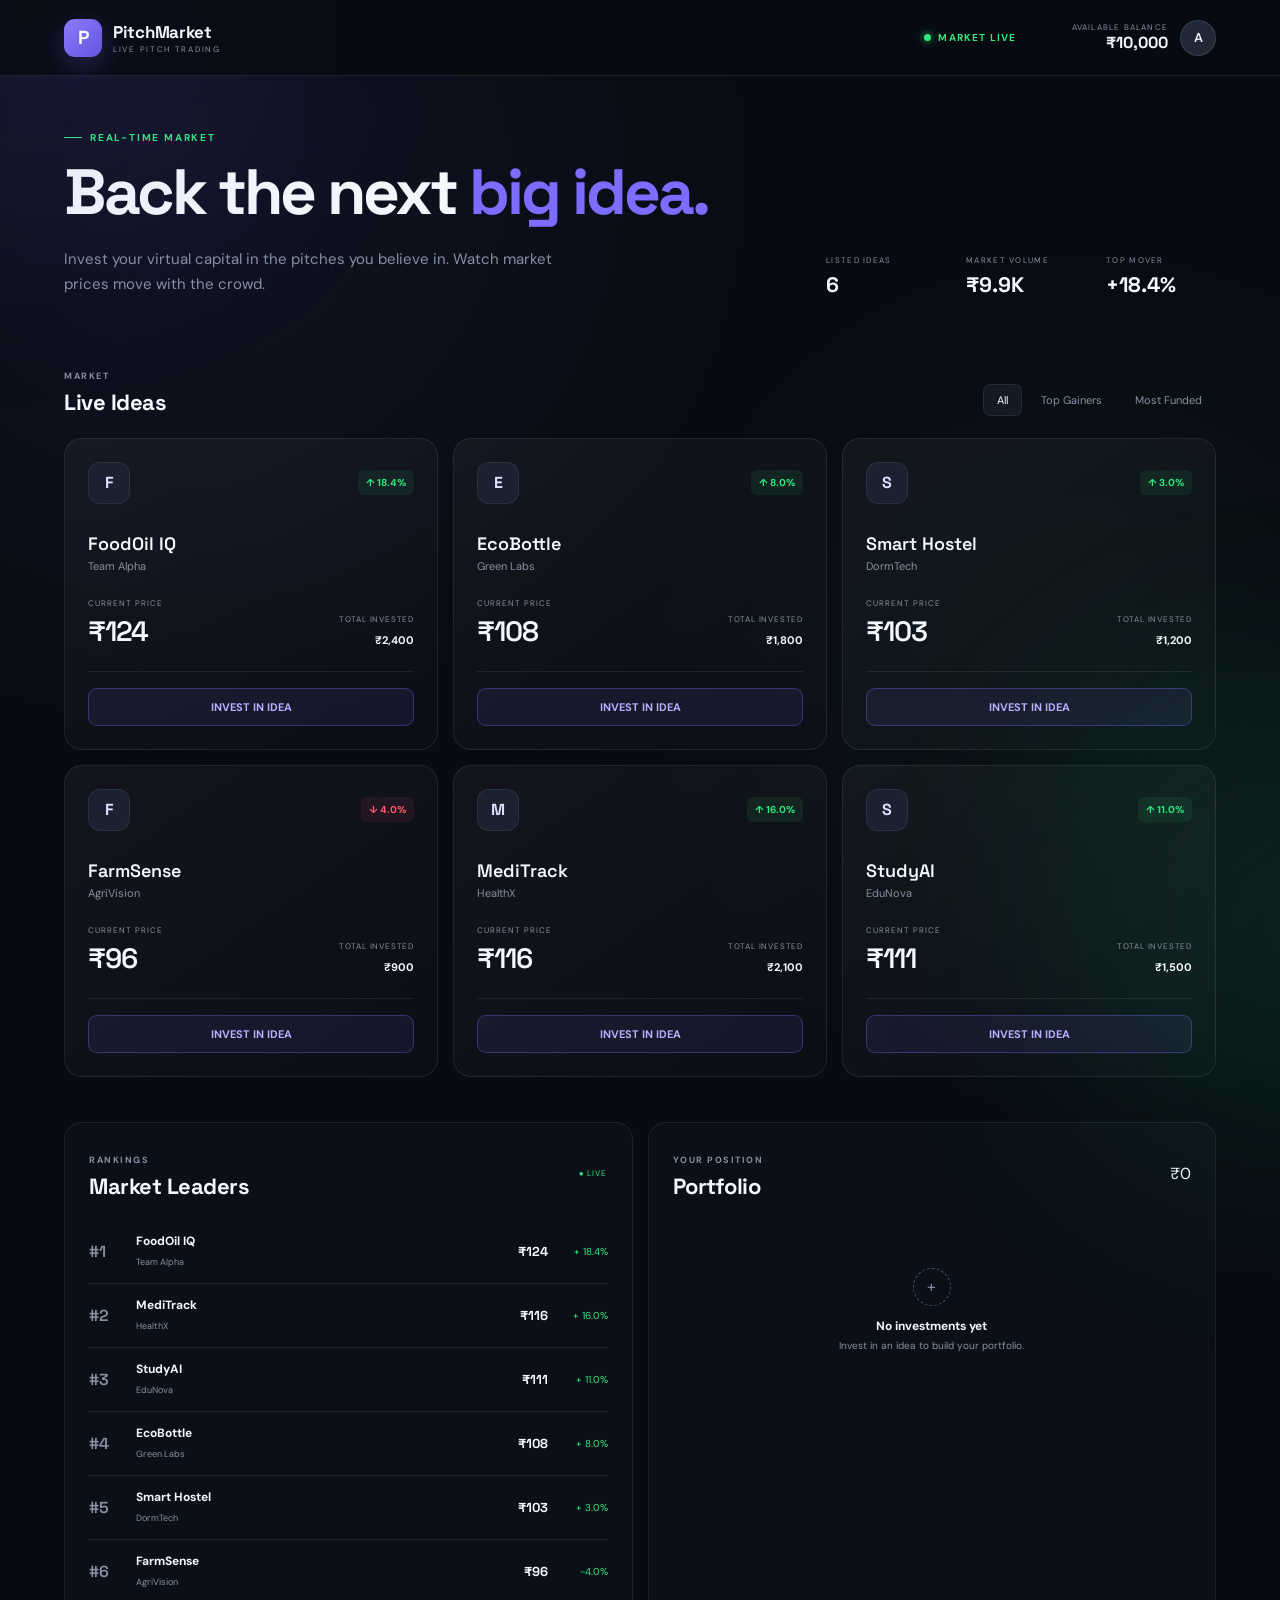
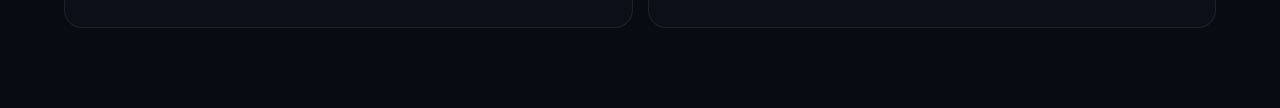
==== frontend/index.html @ 16962181 "Build PitchMarket frontend dashboard" ====
<!DOCTYPE html>
<html lang="en">
<head>
    <meta charset="UTF-8">
    <meta name="viewport" content="width=device-width, initial-scale=1.0">

    <title>PitchMarket — Live Pitch Trading</title>

    <link rel="preconnect" href="https://fonts.googleapis.com">
    <link rel="preconnect" href="https://fonts.gstatic.com" crossorigin>

    <link
        href="https://fonts.googleapis.com/css2?family=DM+Sans:wght@400;500;600;700&family=Space+Grotesk:wght@400;500;600;700&display=swap"
        rel="stylesheet"
    >

    <link rel="stylesheet" href="style.css">
</head>

<body>

    <!-- Background -->
    <div class="background-glow glow-one"></div>
    <div class="background-glow glow-two"></div>

    <!-- NAVBAR -->
    <header class="navbar">

        <div class="brand">
            <div class="brand-icon">P</div>

            <div>
                <h1>PitchMarket</h1>
                <span>LIVE PITCH TRADING</span>
            </div>
        </div>

        <div class="market-status">
            <span class="status-dot"></span>
            MARKET LIVE
        </div>

        <div class="user-section">

            <div class="balance">
                <span>AVAILABLE BALANCE</span>
                <strong id="userBalance">₹10,000</strong>
            </div>

            <div class="avatar">
                A
            </div>

        </div>

    </header>


    <!-- MAIN -->
    <main class="container">

        <!-- HERO -->
        <section class="hero">

            <div class="hero-content">

                <div class="eyebrow">
                    <span></span>
                    REAL-TIME MARKET
                </div>

                <h2>
                    Back the next
                    <span>big idea.</span>
                </h2>

                <p>
                    Invest your virtual capital in the pitches you believe in.
                    Watch market prices move with the crowd.
                </p>

            </div>


            <div class="market-summary">

                <div class="summary-card">
                    <span>LISTED IDEAS</span>
                    <strong id="totalProducts">6</strong>
                </div>

                <div class="summary-card">
                    <span>MARKET VOLUME</span>
                    <strong id="marketVolume">₹24.8K</strong>
                </div>

                <div class="summary-card">
                    <span>TOP MOVER</span>
                    <strong id="topMover">+18.4%</strong>
                </div>

            </div>

        </section>


        <!-- MARKET HEADER -->
        <section class="section-header">

            <div>
                <span class="section-label">MARKET</span>
                <h3>Live Ideas</h3>
            </div>

            <div class="market-controls">

                <button class="filter-button active">
                    All
                </button>

                <button class="filter-button">
                    Top Gainers
                </button>

                <button class="filter-button">
                    Most Funded
                </button>

            </div>

        </section>


        <!-- PRODUCTS -->
        <section id="productsGrid" class="products-grid">

            <!-- Products are rendered by JavaScript -->

        </section>


        <!-- LOWER GRID -->
        <section class="lower-grid">

            <!-- LEADERBOARD -->
            <div class="panel">

                <div class="panel-header">

                    <div>
                        <span class="section-label">RANKINGS</span>
                        <h3>Market Leaders</h3>
                    </div>

                    <span class="live-indicator">
                        ● LIVE
                    </span>

                </div>

                <div id="leaderboard" class="leaderboard">

                    <!-- Leaderboard rendered by JS -->

                </div>

            </div>


            <!-- PORTFOLIO -->
            <div class="panel">

                <div class="panel-header">

                    <div>
                        <span class="section-label">YOUR POSITION</span>
                        <h3>Portfolio</h3>
                    </div>

                    <span id="portfolioValue">
                        ₹0
                    </span>

                </div>

                <div id="portfolio" class="portfolio-empty">

                    <div class="empty-icon">
                        +
                    </div>

                    <strong>No investments yet</strong>

                    <p>
                        Invest in an idea to build your portfolio.
                    </p>

                </div>

            </div>

        </section>

    </main>


    <!-- INVEST MODAL -->
    <div id="investModal" class="modal-overlay">

        <div class="invest-modal">

            <button id="closeModal" class="close-modal">
                ×
            </button>

            <span class="section-label">INVEST IN</span>

            <h3 id="modalProductName">
                Product Name
            </h3>

            <div class="modal-price">
                <span>Current Price</span>
                <strong id="modalProductPrice">
                    ₹100
                </strong>
            </div>

            <label for="investmentAmount">
                Investment Amount
            </label>

            <div class="amount-input">

                <span>₹</span>

                <input
                    id="investmentAmount"
                    type="number"
                    min="100"
                    step="100"
                    placeholder="Enter amount"
                >

            </div>

            <div class="quick-amounts">

                <button data-amount="500">₹500</button>
                <button data-amount="1000">₹1K</button>
                <button data-amount="2500">₹2.5K</button>
                <button data-amount="5000">₹5K</button>

            </div>

            <button id="confirmInvestment" class="invest-confirm">
                Confirm Investment
            </button>

            <p class="modal-note">
                This is a virtual investment for the pitch simulation.
            </p>

        </div>

    </div>


    <!-- TOAST -->
    <div id="toast" class="toast">
        Investment successful
    </div>


    <script src="app.js"></script>

</body>
</html>
---- frontend/style.css ----
:root {
    --bg: #080b12;
    --panel: #0e131c;
    --panel-light: #131a25;
    --border: rgba(255, 255, 255, 0.08);

    --text: #f4f7fb;
    --muted: #8791a3;

    --green: #31e981;
    --green-dark: #153c2a;

    --red: #ff5c70;

    --accent: #7c6cff;

    --radius: 18px;
}


* {
    margin: 0;
    padding: 0;
    box-sizing: border-box;
}


body {
    min-height: 100vh;

    background:
        radial-gradient(
            circle at 15% 10%,
            rgba(124, 108, 255, 0.08),
            transparent 30%
        ),
        radial-gradient(
            circle at 85% 40%,
            rgba(49, 233, 129, 0.04),
            transparent 30%
        ),
        var(--bg);

    color: var(--text);

    font-family: "DM Sans", sans-serif;

    overflow-x: hidden;
}


/* =========================
   BACKGROUND
========================= */

.background-glow {
    position: fixed;

    width: 450px;
    height: 450px;

    border-radius: 50%;

    filter: blur(130px);

    pointer-events: none;

    opacity: 0.12;
}


.glow-one {
    background: #6c5ce7;
    top: -250px;
    left: -200px;
}


.glow-two {
    background: #1bd477;
    right: -250px;
    bottom: -250px;
}


/* =========================
   NAVBAR
========================= */

.navbar {
    height: 76px;

    border-bottom: 1px solid var(--border);

    display: flex;
    align-items: center;

    padding: 0 5%;

    gap: 30px;

    position: sticky;
    top: 0;

    z-index: 50;

    background: rgba(8, 11, 18, 0.82);

    backdrop-filter: blur(18px);
}


.brand {
    display: flex;
    align-items: center;

    gap: 11px;

    min-width: 220px;
}


.brand-icon {
    width: 38px;
    height: 38px;

    border-radius: 11px;

    display: grid;
    place-items: center;

    background: linear-gradient(
        135deg,
        #8c7cff,
        #6254dc
    );

    font-family: "Space Grotesk", sans-serif;

    font-weight: 700;

    font-size: 19px;

    box-shadow:
        0 8px 25px rgba(124, 108, 255, 0.25);
}


.brand h1 {
    font-family: "Space Grotesk", sans-serif;

    font-size: 17px;

    letter-spacing: -0.3px;
}


.brand span {
    display: block;

    font-size: 8px;

    color: var(--muted);

    letter-spacing: 1.7px;

    margin-top: 1px;
}


.market-status {
    margin-left: auto;

    display: flex;
    align-items: center;

    gap: 7px;

    color: var(--green);

    font-size: 10px;

    font-weight: 700;

    letter-spacing: 1.2px;
}


.status-dot {
    width: 7px;
    height: 7px;

    border-radius: 50%;

    background: var(--green);

    box-shadow:
        0 0 0 4px rgba(49, 233, 129, 0.08),
        0 0 12px rgba(49, 233, 129, 0.5);
}


.user-section {
    display: flex;
    align-items: center;

    gap: 12px;

    margin-left: 25px;
}


.balance {
    text-align: right;
}


.balance span {
    display: block;

    color: var(--muted);

    font-size: 8px;

    letter-spacing: 1.2px;
}


.balance strong {
    font-family: "Space Grotesk", sans-serif;

    font-size: 16px;
}


.avatar {
    width: 36px;
    height: 36px;

    display: grid;
    place-items: center;

    border-radius: 50%;

    background: #202735;

    border: 1px solid rgba(255, 255, 255, 0.1);

    font-weight: 600;

    font-size: 13px;
}


/* =========================
   MAIN
========================= */

.container {
    width: min(1240px, 90%);

    margin: auto;

    padding: 55px 0 80px;
}


/* =========================
   HERO
========================= */

.hero {
    display: flex;

    justify-content: space-between;

    align-items: flex-end;

    gap: 50px;

    margin-bottom: 65px;
}


.hero-content {
    max-width: 650px;
}


.eyebrow {
    display: flex;
    align-items: center;

    gap: 8px;

    color: var(--green);

    font-size: 10px;

    font-weight: 700;

    letter-spacing: 1.8px;

    margin-bottom: 17px;
}


.eyebrow span {
    width: 18px;
    height: 1px;

    background: var(--green);
}


.hero h2 {
    font-family: "Space Grotesk", sans-serif;

    font-size: clamp(42px, 5vw, 68px);

    line-height: 0.98;

    letter-spacing: -3px;
}


.hero h2 span {
    color: var(--accent);
}


.hero p {
    color: var(--muted);

    font-size: 15px;

    line-height: 1.7;

    max-width: 530px;

    margin-top: 23px;
}


.market-summary {
    display: flex;

    gap: 30px;
}


.summary-card {
    min-width: 110px;
}


.summary-card span {
    display: block;

    font-size: 8px;

    letter-spacing: 1.3px;

    color: var(--muted);

    margin-bottom: 6px;
}


.summary-card strong {
    font-family: "Space Grotesk", sans-serif;

    font-size: 21px;
}


/* =========================
   SECTION HEADER
========================= */

.section-header {
    display: flex;

    align-items: flex-end;

    justify-content: space-between;

    margin-bottom: 22px;
}


.section-label {
    color: var(--muted);

    font-size: 9px;

    font-weight: 700;

    letter-spacing: 1.5px;
}


.section-header h3,
.panel-header h3 {
    font-family: "Space Grotesk", sans-serif;

    font-size: 22px;

    margin-top: 4px;

    letter-spacing: -0.5px;
}


.market-controls {
    display: flex;

    gap: 5px;
}


.filter-button {
    background: transparent;

    color: var(--muted);

    border: 1px solid transparent;

    padding: 8px 13px;

    border-radius: 8px;

    cursor: pointer;

    font-family: inherit;

    font-size: 11px;

    transition: 0.2s;
}


.filter-button:hover,
.filter-button.active {
    background: var(--panel-light);

    color: var(--text);

    border-color: var(--border);
}


/* =========================
   PRODUCT GRID
========================= */

.products-grid {
    display: grid;

    grid-template-columns:
        repeat(3, 1fr);

    gap: 15px;
}


.product-card {
    position: relative;

    background:
        linear-gradient(
            145deg,
            rgba(255, 255, 255, 0.045),
            rgba(255, 255, 255, 0.015)
        );

    border: 1px solid var(--border);

    border-radius: var(--radius);

    padding: 23px;

    overflow: hidden;

    transition:
        transform 0.25s ease,
        border-color 0.25s ease,
        background 0.25s ease;
}


.product-card:hover {
    transform: translateY(-4px);

    border-color: rgba(124, 108, 255, 0.35);

    background: var(--panel-light);
}


.product-top {
    display: flex;

    align-items: center;

    justify-content: space-between;

    margin-bottom: 28px;
}


.product-logo {
    width: 42px;
    height: 42px;

    border-radius: 12px;

    display: grid;
    place-items: center;

    background: #1a2130;

    color: #dce2ff;

    font-family: "Space Grotesk", sans-serif;

    font-weight: 700;

    font-size: 16px;

    border: 1px solid rgba(255, 255, 255, 0.07);
}


.trend {
    font-size: 10px;

    font-weight: 700;

    padding: 6px 8px;

    border-radius: 6px;
}


.trend.up {
    color: var(--green);

    background: rgba(49, 233, 129, 0.08);
}


.trend.down {
    color: var(--red);

    background: rgba(255, 92, 112, 0.08);
}


.product-name {
    font-family: "Space Grotesk", sans-serif;

    font-size: 18px;

    font-weight: 600;
}


.team-name {
    color: var(--muted);

    font-size: 11px;

    margin-top: 4px;
}


.price-row {
    display: flex;

    align-items: flex-end;

    justify-content: space-between;

    margin-top: 25px;
}


.price-label {
    font-size: 8px;

    color: var(--muted);

    letter-spacing: 1px;

    display: block;

    margin-bottom: 5px;
}


.current-price {
    font-family: "Space Grotesk", sans-serif;

    font-size: 28px;

    font-weight: 600;

    letter-spacing: -1px;
}


.investment-info {
    text-align: right;
}


.investment-info span {
    display: block;

    font-size: 8px;

    color: var(--muted);

    letter-spacing: 0.8px;

    margin-bottom: 4px;
}


.investment-info strong {
    font-size: 11px;
}


.product-bottom {
    display: flex;

    justify-content: space-between;

    align-items: center;

    margin-top: 22px;

    padding-top: 16px;

    border-top: 1px solid var(--border);
}


.invest-button {
    width: 100%;

    padding: 11px;

    border-radius: 9px;

    border: 1px solid rgba(124, 108, 255, 0.35);

    background: rgba(124, 108, 255, 0.09);

    color: #b8b0ff;

    font-family: inherit;

    font-size: 11px;

    font-weight: 700;

    cursor: pointer;

    transition: 0.2s;
}


.invest-button:hover {
    background: var(--accent);

    color: white;

    border-color: var(--accent);

    transform: translateY(-1px);
}


/* =========================
   LOWER SECTION
========================= */

.lower-grid {
    display: grid;

    grid-template-columns: 1fr 1fr;

    gap: 15px;

    margin-top: 45px;
}


.panel {
    background: rgba(14, 19, 28, 0.7);

    border: 1px solid var(--border);

    border-radius: var(--radius);

    padding: 24px;
}


.panel-header {
    display: flex;

    align-items: center;

    justify-content: space-between;

    margin-bottom: 20px;
}


.live-indicator {
    font-size: 8px;

    color: var(--green);

    letter-spacing: 1px;
}


/* =========================
   LEADERBOARD
========================= */

.leaderboard-row {
    display: grid;

    grid-template-columns: 35px 1fr auto auto;

    align-items: center;

    gap: 12px;

    padding: 13px 0;

    border-bottom: 1px solid var(--border);
}


.leaderboard-row:last-child {
    border-bottom: none;
}


.rank {
    color: var(--muted);

    font-family: "Space Grotesk", sans-serif;

    font-weight: 600;
}


.leader-name strong {
    display: block;

    font-size: 12px;
}


.leader-name span {
    color: var(--muted);

    font-size: 9px;
}


.leader-price {
    font-family: "Space Grotesk", sans-serif;

    font-size: 13px;
}


.leader-change {
    font-size: 10px;

    color: var(--green);

    min-width: 48px;

    text-align: right;
}


/* =========================
   PORTFOLIO
========================= */

.portfolio-empty {
    min-height: 180px;

    display: flex;

    flex-direction: column;

    align-items: center;

    justify-content: center;

    text-align: center;
}


.empty-icon {
    width: 38px;
    height: 38px;

    border-radius: 50%;

    border: 1px dashed #465064;

    display: grid;

    place-items: center;

    color: var(--muted);

    margin-bottom: 12px;
}


.portfolio-empty strong {
    font-size: 12px;
}


.portfolio-empty p {
    color: var(--muted);

    font-size: 10px;

    margin-top: 5px;
}


/* =========================
   MODAL
========================= */

.modal-overlay {
    position: fixed;

    inset: 0;

    z-index: 100;

    display: none;

    align-items: center;

    justify-content: center;

    background: rgba(0, 0, 0, 0.72);

    backdrop-filter: blur(10px);

    padding: 20px;
}


.modal-overlay.show {
    display: flex;
}


.invest-modal {
    width: min(420px, 100%);

    background: #10151f;

    border: 1px solid var(--border);

    border-radius: 20px;

    padding: 30px;

    position: relative;

    box-shadow:
        0 30px 100px rgba(0, 0, 0, 0.5);

    animation: modalIn 0.2s ease;
}


@keyframes modalIn {
    from {
        opacity: 0;
        transform: translateY(10px) scale(0.98);
    }

    to {
        opacity: 1;
        transform: translateY(0) scale(1);
    }
}


.close-modal {
    position: absolute;

    right: 18px;
    top: 15px;

    background: transparent;

    border: none;

    color: var(--muted);

    font-size: 25px;

    cursor: pointer;
}


.invest-modal h3 {
    font-family: "Space Grotesk", sans-serif;

    font-size: 27px;

    margin-top: 5px;

    margin-bottom: 25px;
}


.modal-price {
    display: flex;

    justify-content: space-between;

    align-items: center;

    padding: 15px;

    background: #0a0e15;

    border: 1px solid var(--border);

    border-radius: 12px;

    margin-bottom: 24px;
}


.modal-price span {
    color: var(--muted);

    font-size: 10px;
}


.modal-price strong {
    font-family: "Space Grotesk", sans-serif;

    font-size: 20px;
}


.invest-modal label {
    display: block;

    font-size: 10px;

    color: var(--muted);

    margin-bottom: 7px;
}


.amount-input {
    display: flex;

    align-items: center;

    background: #090d14;

    border: 1px solid var(--border);

    border-radius: 10px;

    padding: 0 13px;

    margin-bottom: 10px;
}


.amount-input span {
    color: var(--muted);
}


.amount-input input {
    width: 100%;

    background: transparent;

    border: none;

    outline: none;

    padding: 13px 8px;

    color: white;

    font-family: "Space Grotesk", sans-serif;

    font-size: 18px;
}


.quick-amounts {
    display: grid;

    grid-template-columns: repeat(4, 1fr);

    gap: 6px;

    margin-bottom: 20px;
}


.quick-amounts button {
    padding: 8px;

    background: #171d28;

    color: var(--muted);

    border: 1px solid var(--border);

    border-radius: 7px;

    cursor: pointer;

    font-size: 10px;
}


.quick-amounts button:hover {
    color: white;

    border-color: #596174;
}


.invest-confirm {
    width: 100%;

    padding: 13px;

    background: var(--accent);

    color: white;

    border: none;

    border-radius: 10px;

    font-family: inherit;

    font-weight: 700;

    cursor: pointer;

    transition: 0.2s;
}


.invest-confirm:hover {
    filter: brightness(1.1);

    transform: translateY(-1px);
}


.modal-note {
    text-align: center;

    color: #596174;

    font-size: 9px;

    margin-top: 13px;
}


/* =========================
   TOAST
========================= */

.toast {
    position: fixed;

    right: 25px;
    bottom: 25px;

    background: #17201b;

    color: var(--green);

    border: 1px solid rgba(49, 233, 129, 0.2);

    padding: 12px 18px;

    border-radius: 10px;

    font-size: 11px;

    transform: translateY(100px);

    opacity: 0;

    transition: 0.3s;

    z-index: 200;
}


.toast.show {
    transform: translateY(0);

    opacity: 1;
}


/* =========================
   RESPONSIVE
========================= */

@media (max-width: 950px) {

    .hero {
        flex-direction: column;

        align-items: flex-start;
    }

    .market-summary {
        width: 100%;
    }

    .products-grid {
        grid-template-columns: repeat(2, 1fr);
    }

}


@media (max-width: 700px) {

    .navbar {
        padding: 0 20px;
    }

    .market-status {
        display: none;
    }

    .balance {
        display: none;
    }

    .container {
        width: calc(100% - 30px);

        padding-top: 35px;
    }

    .hero h2 {
        font-size: 45px;
    }

    .market-summary {
        gap: 18px;
    }

    .products-grid,
    .lower-grid {
        grid-template-columns: 1fr;
    }

    .section-header {
        align-items: flex-start;

        flex-direction: column;

        gap: 15px;
    }

}
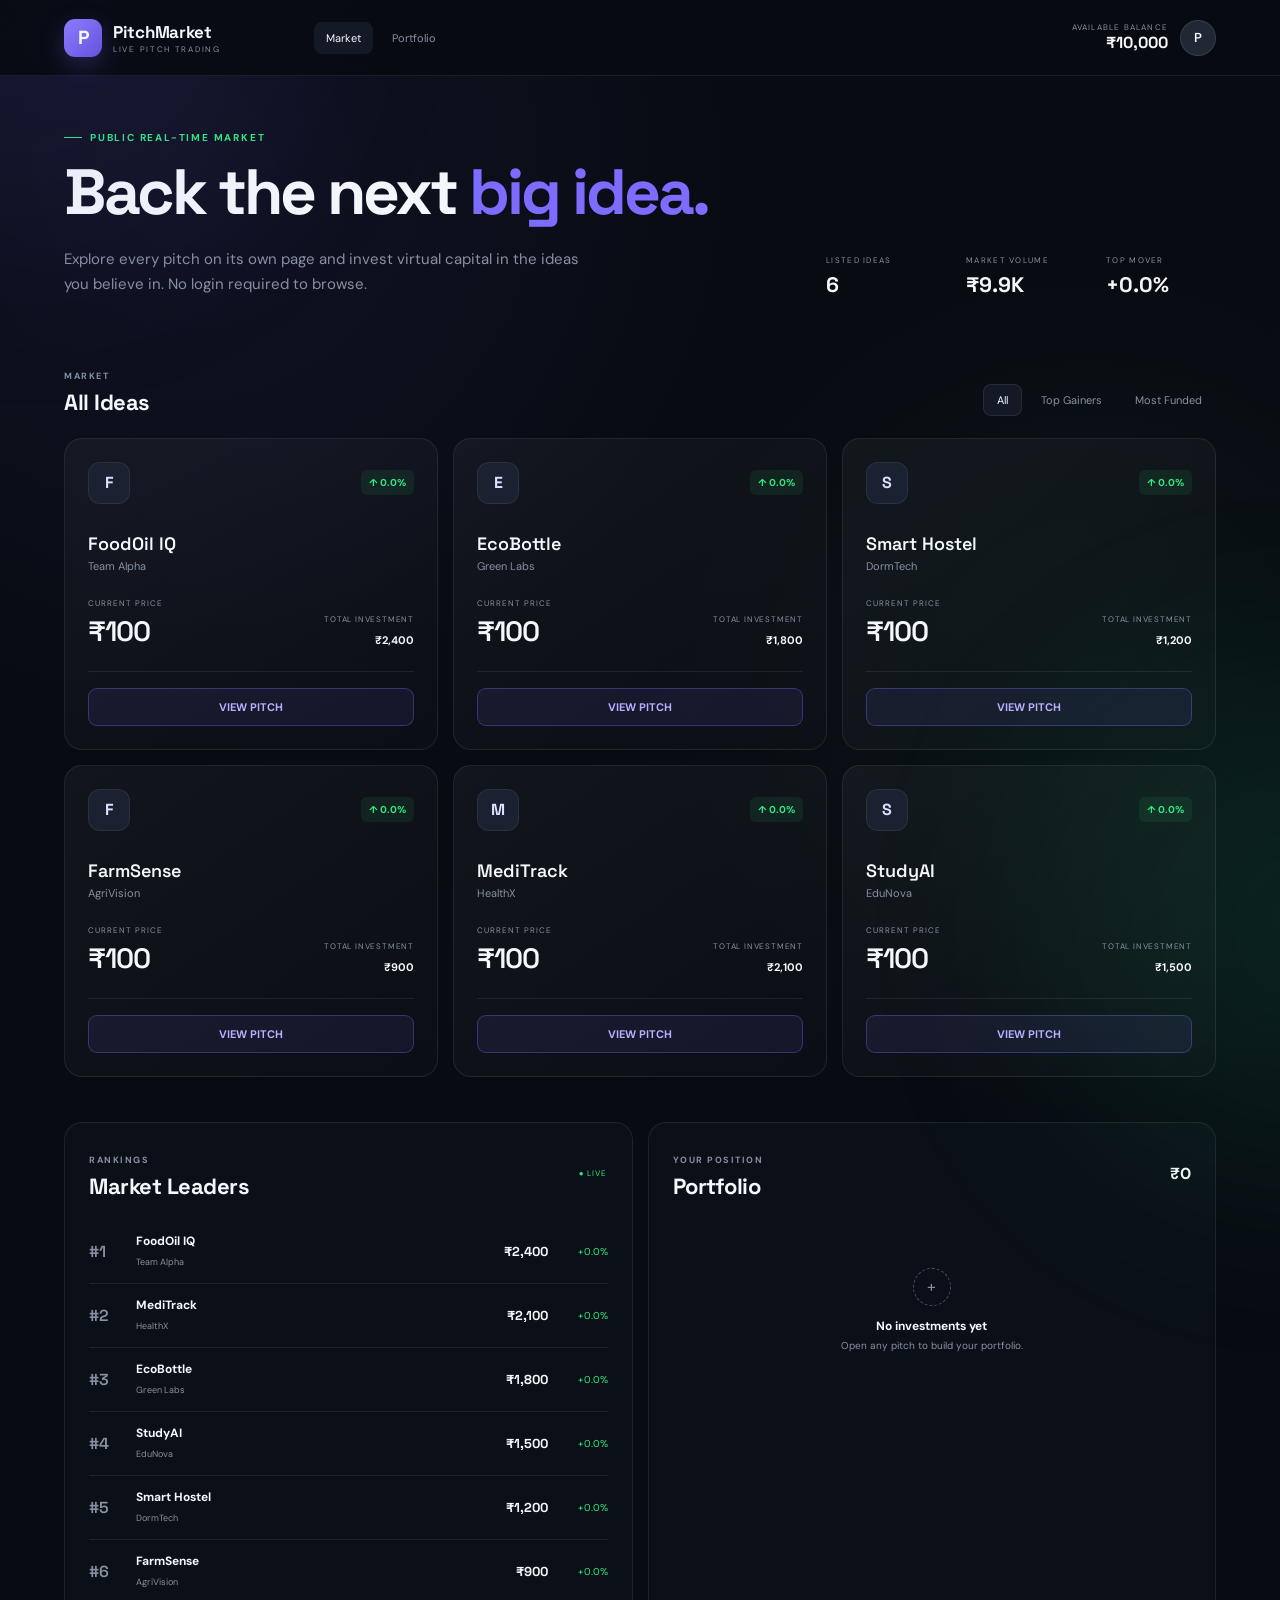
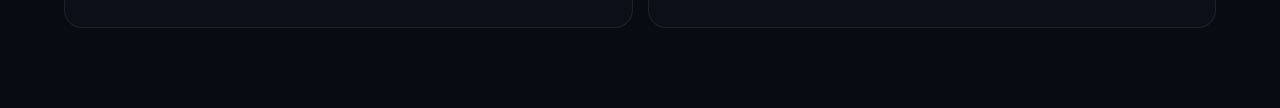
==== commit 0496020a: "Initial PitchMarket frontend" ====
--- a/frontend/index.html
+++ b/frontend/index.html
@@ -3,70 +3,45 @@
 <head>
     <meta charset="UTF-8">
     <meta name="viewport" content="width=device-width, initial-scale=1.0">
-
     <title>PitchMarket — Live Pitch Trading</title>
-
     <link rel="preconnect" href="https://fonts.googleapis.com">
     <link rel="preconnect" href="https://fonts.gstatic.com" crossorigin>
-
-    <link
-        href="https://fonts.googleapis.com/css2?family=DM+Sans:wght@400;500;600;700&family=Space+Grotesk:wght@400;500;600;700&display=swap"
-        rel="stylesheet"
-    >
-
+    <link href="https://fonts.googleapis.com/css2?family=DM+Sans:wght@400;500;600;700&family=Space+Grotesk:wght@400;500;600;700&display=swap" rel="stylesheet">
     <link rel="stylesheet" href="style.css">
 </head>
-
 <body>
-
-    <!-- Background -->
     <div class="background-glow glow-one"></div>
     <div class="background-glow glow-two"></div>
 
-    <!-- NAVBAR -->
     <header class="navbar">
-
-        <div class="brand">
+        <a class="brand" href="index.html" aria-label="PitchMarket home">
             <div class="brand-icon">P</div>
-
             <div>
                 <h1>PitchMarket</h1>
                 <span>LIVE PITCH TRADING</span>
             </div>
-        </div>
+        </a>
 
-        <div class="market-status">
-            <span class="status-dot"></span>
-            MARKET LIVE
-        </div>
+        <nav class="nav-links">
+            <a class="nav-link active" href="index.html">Market</a>
+            <a class="nav-link" href="#portfolio">Portfolio</a>
+        </nav>
 
         <div class="user-section">
-
             <div class="balance">
                 <span>AVAILABLE BALANCE</span>
                 <strong id="userBalance">₹10,000</strong>
             </div>
-
-            <div class="avatar">
-                A
-            </div>
-
+            <div class="avatar">P</div>
         </div>
-
     </header>
 
-
-    <!-- MAIN -->
     <main class="container">
-
-        <!-- HERO -->
         <section class="hero">
-
             <div class="hero-content">
-
                 <div class="eyebrow">
                     <span></span>
-                    REAL-TIME MARKET
+                    PUBLIC REAL-TIME MARKET
                 </div>
 
                 <h2>
@@ -75,15 +50,12 @@
                 </h2>
 
                 <p>
-                    Invest your virtual capital in the pitches you believe in.
-                    Watch market prices move with the crowd.
+                    Explore every pitch on its own page and invest virtual capital
+                    in the ideas you believe in. No login required to browse.
                 </p>
-
             </div>
 
-
             <div class="market-summary">
-
                 <div class="summary-card">
                     <span>LISTED IDEAS</span>
                     <strong id="totalProducts">6</strong>
@@ -91,188 +63,60 @@
 
                 <div class="summary-card">
                     <span>MARKET VOLUME</span>
-                    <strong id="marketVolume">₹24.8K</strong>
+                    <strong id="marketVolume">₹9.9K</strong>
                 </div>
 
                 <div class="summary-card">
                     <span>TOP MOVER</span>
-                    <strong id="topMover">+18.4%</strong>
+                    <strong id="topMover">+0.0%</strong>
                 </div>
-
             </div>
-
         </section>
 
-
-        <!-- MARKET HEADER -->
         <section class="section-header">
-
             <div>
                 <span class="section-label">MARKET</span>
-                <h3>Live Ideas</h3>
+                <h3 id="marketTitle">All Ideas</h3>
             </div>
 
             <div class="market-controls">
-
-                <button class="filter-button active">
-                    All
-                </button>
-
-                <button class="filter-button">
-                    Top Gainers
-                </button>
-
-                <button class="filter-button">
-                    Most Funded
-                </button>
-
+                <button class="filter-button active" data-filter="all">All</button>
+                <button class="filter-button" data-filter="gainers">Top Gainers</button>
+                <button class="filter-button" data-filter="funded">Most Funded</button>
             </div>
-
         </section>
 
+        <section id="productsGrid" class="products-grid"></section>
 
-        <!-- PRODUCTS -->
-        <section id="productsGrid" class="products-grid">
-
-            <!-- Products are rendered by JavaScript -->
-
-        </section>
-
-
-        <!-- LOWER GRID -->
-        <section class="lower-grid">
-
-            <!-- LEADERBOARD -->
+        <section id="portfolio" class="lower-grid">
             <div class="panel">
-
                 <div class="panel-header">
-
                     <div>
                         <span class="section-label">RANKINGS</span>
                         <h3>Market Leaders</h3>
                     </div>
-
-                    <span class="live-indicator">
-                        ● LIVE
-                    </span>
-
+                    <span class="live-indicator">● LIVE</span>
                 </div>
 
-                <div id="leaderboard" class="leaderboard">
-
-                    <!-- Leaderboard rendered by JS -->
-
-                </div>
-
+                <div id="leaderboard" class="leaderboard"></div>
             </div>
 
-
-            <!-- PORTFOLIO -->
             <div class="panel">
-
                 <div class="panel-header">
-
                     <div>
                         <span class="section-label">YOUR POSITION</span>
                         <h3>Portfolio</h3>
                     </div>
-
-                    <span id="portfolioValue">
-                        ₹0
-                    </span>
-
+                    <strong id="portfolioValue">₹0</strong>
                 </div>
 
-                <div id="portfolio" class="portfolio-empty">
-
-                    <div class="empty-icon">
-                        +
-                    </div>
-
-                    <strong>No investments yet</strong>
-
-                    <p>
-                        Invest in an idea to build your portfolio.
-                    </p>
-
-                </div>
-
+                <div id="portfolioList" class="portfolio-list"></div>
             </div>
-
         </section>
-
     </main>
 
-
-    <!-- INVEST MODAL -->
-    <div id="investModal" class="modal-overlay">
-
-        <div class="invest-modal">
-
-            <button id="closeModal" class="close-modal">
-                ×
-            </button>
-
-            <span class="section-label">INVEST IN</span>
-
-            <h3 id="modalProductName">
-                Product Name
-            </h3>
-
-            <div class="modal-price">
-                <span>Current Price</span>
-                <strong id="modalProductPrice">
-                    ₹100
-                </strong>
-            </div>
-
-            <label for="investmentAmount">
-                Investment Amount
-            </label>
-
-            <div class="amount-input">
-
-                <span>₹</span>
-
-                <input
-                    id="investmentAmount"
-                    type="number"
-                    min="100"
-                    step="100"
-                    placeholder="Enter amount"
-                >
-
-            </div>
-
-            <div class="quick-amounts">
-
-                <button data-amount="500">₹500</button>
-                <button data-amount="1000">₹1K</button>
-                <button data-amount="2500">₹2.5K</button>
-                <button data-amount="5000">₹5K</button>
-
-            </div>
-
-            <button id="confirmInvestment" class="invest-confirm">
-                Confirm Investment
-            </button>
-
-            <p class="modal-note">
-                This is a virtual investment for the pitch simulation.
-            </p>
-
-        </div>
-
-    </div>
-
-
-    <!-- TOAST -->
-    <div id="toast" class="toast">
-        Investment successful
-    </div>
-
+    <div id="toast" class="toast" role="status" aria-live="polite"></div>
 
     <script src="app.js"></script>
-
 </body>
-</html>+</html>
--- a/frontend/style.css
+++ b/frontend/style.css
@@ -3,20 +3,13 @@
     --panel: #0e131c;
     --panel-light: #131a25;
     --border: rgba(255, 255, 255, 0.08);
-
     --text: #f4f7fb;
     --muted: #8791a3;
-
     --green: #31e981;
-    --green-dark: #153c2a;
-
     --red: #ff5c70;
-
     --accent: #7c6cff;
-
     --radius: 18px;
 }
-
 
 * {
     margin: 0;
@@ -24,50 +17,40 @@
     box-sizing: border-box;
 }
 
+html {
+    scroll-behavior: smooth;
+}
 
 body {
     min-height: 100vh;
-
     background:
-        radial-gradient(
-            circle at 15% 10%,
-            rgba(124, 108, 255, 0.08),
-            transparent 30%
-        ),
-        radial-gradient(
-            circle at 85% 40%,
-            rgba(49, 233, 129, 0.04),
-            transparent 30%
-        ),
+        radial-gradient(circle at 15% 10%, rgba(124, 108, 255, 0.08), transparent 30%),
+        radial-gradient(circle at 85% 40%, rgba(49, 233, 129, 0.04), transparent 30%),
         var(--bg);
-
     color: var(--text);
-
     font-family: "DM Sans", sans-serif;
-
     overflow-x: hidden;
 }
 
-
-/* =========================
-   BACKGROUND
-========================= */
+a {
+    color: inherit;
+    text-decoration: none;
+}
+
+button,
+input {
+    font: inherit;
+}
 
 .background-glow {
     position: fixed;
-
     width: 450px;
     height: 450px;
-
     border-radius: 50%;
-
     filter: blur(130px);
-
     pointer-events: none;
-
     opacity: 0.12;
 }
-
 
 .glow-one {
     background: #6c5ce7;
@@ -75,1078 +58,715 @@
     left: -200px;
 }
 
-
 .glow-two {
     background: #1bd477;
     right: -250px;
     bottom: -250px;
 }
 
-
-/* =========================
-   NAVBAR
-========================= */
-
 .navbar {
     height: 76px;
-
     border-bottom: 1px solid var(--border);
-
-    display: flex;
-    align-items: center;
-
+    display: flex;
+    align-items: center;
     padding: 0 5%;
-
     gap: 30px;
-
     position: sticky;
     top: 0;
-
     z-index: 50;
-
-    background: rgba(8, 11, 18, 0.82);
-
+    background: rgba(8, 11, 18, 0.88);
     backdrop-filter: blur(18px);
 }
 
-
 .brand {
     display: flex;
     align-items: center;
-
     gap: 11px;
-
     min-width: 220px;
 }
-
 
 .brand-icon {
     width: 38px;
     height: 38px;
-
     border-radius: 11px;
-
     display: grid;
     place-items: center;
-
-    background: linear-gradient(
-        135deg,
-        #8c7cff,
-        #6254dc
-    );
-
-    font-family: "Space Grotesk", sans-serif;
-
+    background: linear-gradient(135deg, #8c7cff, #6254dc);
+    font-family: "Space Grotesk", sans-serif;
     font-weight: 700;
-
     font-size: 19px;
-
-    box-shadow:
-        0 8px 25px rgba(124, 108, 255, 0.25);
-}
-
+    box-shadow: 0 8px 25px rgba(124, 108, 255, 0.25);
+}
 
 .brand h1 {
     font-family: "Space Grotesk", sans-serif;
-
     font-size: 17px;
-
     letter-spacing: -0.3px;
 }
-
 
 .brand span {
     display: block;
-
     font-size: 8px;
-
-    color: var(--muted);
-
+    color: var(--muted);
     letter-spacing: 1.7px;
-
     margin-top: 1px;
 }
 
-
-.market-status {
+.nav-links {
+    display: flex;
+    gap: 7px;
+}
+
+.nav-link {
+    color: var(--muted);
+    padding: 9px 12px;
+    border-radius: 8px;
+    font-size: 11px;
+}
+
+.nav-link:hover,
+.nav-link.active {
+    color: var(--text);
+    background: var(--panel-light);
+}
+
+.user-section {
+    display: flex;
+    align-items: center;
+    gap: 12px;
     margin-left: auto;
-
-    display: flex;
-    align-items: center;
-
-    gap: 7px;
-
-    color: var(--green);
-
-    font-size: 10px;
-
-    font-weight: 700;
-
-    letter-spacing: 1.2px;
-}
-
-
-.status-dot {
-    width: 7px;
-    height: 7px;
-
-    border-radius: 50%;
-
-    background: var(--green);
-
-    box-shadow:
-        0 0 0 4px rgba(49, 233, 129, 0.08),
-        0 0 12px rgba(49, 233, 129, 0.5);
-}
-
-
-.user-section {
-    display: flex;
-    align-items: center;
-
-    gap: 12px;
-
-    margin-left: 25px;
-}
-
+}
 
 .balance {
     text-align: right;
 }
 
-
 .balance span {
     display: block;
-
-    color: var(--muted);
-
+    color: var(--muted);
     font-size: 8px;
-
     letter-spacing: 1.2px;
 }
 
-
 .balance strong {
     font-family: "Space Grotesk", sans-serif;
-
     font-size: 16px;
 }
-
 
 .avatar {
     width: 36px;
     height: 36px;
-
     display: grid;
     place-items: center;
-
     border-radius: 50%;
-
     background: #202735;
-
     border: 1px solid rgba(255, 255, 255, 0.1);
-
     font-weight: 600;
-
     font-size: 13px;
 }
-
-
-/* =========================
-   MAIN
-========================= */
 
 .container {
     width: min(1240px, 90%);
-
     margin: auto;
-
     padding: 55px 0 80px;
 }
 
-
-/* =========================
-   HERO
-========================= */
-
 .hero {
     display: flex;
-
     justify-content: space-between;
-
     align-items: flex-end;
-
     gap: 50px;
-
     margin-bottom: 65px;
 }
-
 
 .hero-content {
     max-width: 650px;
 }
 
-
 .eyebrow {
     display: flex;
     align-items: center;
-
     gap: 8px;
-
     color: var(--green);
-
     font-size: 10px;
-
     font-weight: 700;
-
     letter-spacing: 1.8px;
-
     margin-bottom: 17px;
 }
-
 
 .eyebrow span {
     width: 18px;
     height: 1px;
-
     background: var(--green);
 }
 
-
-.hero h2 {
-    font-family: "Space Grotesk", sans-serif;
-
+.hero h2,
+.product-hero h2 {
+    font-family: "Space Grotesk", sans-serif;
     font-size: clamp(42px, 5vw, 68px);
-
     line-height: 0.98;
-
     letter-spacing: -3px;
 }
-
 
 .hero h2 span {
     color: var(--accent);
 }
 
-
 .hero p {
     color: var(--muted);
-
     font-size: 15px;
-
     line-height: 1.7;
-
     max-width: 530px;
-
     margin-top: 23px;
 }
 
-
 .market-summary {
     display: flex;
-
     gap: 30px;
 }
-
 
 .summary-card {
     min-width: 110px;
 }
 
-
-.summary-card span {
+.summary-card span,
+.product-stats span {
     display: block;
-
     font-size: 8px;
-
     letter-spacing: 1.3px;
-
-    color: var(--muted);
-
+    color: var(--muted);
     margin-bottom: 6px;
 }
 
-
-.summary-card strong {
-    font-family: "Space Grotesk", sans-serif;
-
+.summary-card strong,
+.product-stats strong {
+    font-family: "Space Grotesk", sans-serif;
     font-size: 21px;
 }
 
-
-/* =========================
-   SECTION HEADER
-========================= */
-
 .section-header {
     display: flex;
-
     align-items: flex-end;
-
     justify-content: space-between;
-
     margin-bottom: 22px;
 }
 
-
 .section-label {
     color: var(--muted);
-
     font-size: 9px;
-
     font-weight: 700;
-
     letter-spacing: 1.5px;
 }
 
-
 .section-header h3,
-.panel-header h3 {
-    font-family: "Space Grotesk", sans-serif;
-
+.panel-header h3,
+.pitch-panel h3,
+.invest-panel h3 {
+    font-family: "Space Grotesk", sans-serif;
     font-size: 22px;
-
     margin-top: 4px;
-
     letter-spacing: -0.5px;
 }
 
-
 .market-controls {
     display: flex;
-
     gap: 5px;
 }
-
 
 .filter-button {
     background: transparent;
-
-    color: var(--muted);
-
+    color: var(--muted);
     border: 1px solid transparent;
-
     padding: 8px 13px;
-
     border-radius: 8px;
-
     cursor: pointer;
-
-    font-family: inherit;
-
     font-size: 11px;
-
-    transition: 0.2s;
-}
-
+}
 
 .filter-button:hover,
 .filter-button.active {
     background: var(--panel-light);
-
     color: var(--text);
-
     border-color: var(--border);
 }
 
-
-/* =========================
-   PRODUCT GRID
-========================= */
-
 .products-grid {
     display: grid;
-
-    grid-template-columns:
-        repeat(3, 1fr);
-
+    grid-template-columns: repeat(3, 1fr);
     gap: 15px;
 }
-
 
 .product-card {
     position: relative;
-
-    background:
-        linear-gradient(
-            145deg,
-            rgba(255, 255, 255, 0.045),
-            rgba(255, 255, 255, 0.015)
-        );
-
+    background: linear-gradient(145deg, rgba(255, 255, 255, 0.045), rgba(255, 255, 255, 0.015));
     border: 1px solid var(--border);
-
     border-radius: var(--radius);
-
     padding: 23px;
-
     overflow: hidden;
-
-    transition:
-        transform 0.25s ease,
-        border-color 0.25s ease,
-        background 0.25s ease;
-}
-
+    transition: transform 0.25s ease, border-color 0.25s ease, background 0.25s ease;
+}
 
 .product-card:hover {
     transform: translateY(-4px);
-
     border-color: rgba(124, 108, 255, 0.35);
-
     background: var(--panel-light);
 }
 
-
 .product-top {
     display: flex;
-
-    align-items: center;
-
+    align-items: center;
     justify-content: space-between;
-
     margin-bottom: 28px;
 }
-
 
 .product-logo {
     width: 42px;
     height: 42px;
-
     border-radius: 12px;
-
     display: grid;
     place-items: center;
-
     background: #1a2130;
-
     color: #dce2ff;
-
-    font-family: "Space Grotesk", sans-serif;
-
+    font-family: "Space Grotesk", sans-serif;
     font-weight: 700;
-
     font-size: 16px;
-
     border: 1px solid rgba(255, 255, 255, 0.07);
 }
 
+.product-logo.large {
+    width: 74px;
+    height: 74px;
+    font-size: 28px;
+    border-radius: 20px;
+}
+
+.product-logo.small {
+    width: 36px;
+    height: 36px;
+    border-radius: 10px;
+    font-size: 13px;
+}
 
 .trend {
     font-size: 10px;
-
     font-weight: 700;
-
     padding: 6px 8px;
-
     border-radius: 6px;
 }
 
+.trend.up,
+.up {
+    color: var(--green);
+}
 
 .trend.up {
-    color: var(--green);
-
     background: rgba(49, 233, 129, 0.08);
 }
 
+.trend.down,
+.down {
+    color: var(--red);
+}
 
 .trend.down {
-    color: var(--red);
-
     background: rgba(255, 92, 112, 0.08);
 }
 
-
 .product-name {
     font-family: "Space Grotesk", sans-serif;
-
     font-size: 18px;
-
     font-weight: 600;
 }
 
-
 .team-name {
     color: var(--muted);
-
     font-size: 11px;
-
     margin-top: 4px;
 }
 
-
 .price-row {
     display: flex;
-
     align-items: flex-end;
-
     justify-content: space-between;
-
     margin-top: 25px;
 }
-
 
 .price-label {
     font-size: 8px;
-
-    color: var(--muted);
-
+    color: var(--muted);
     letter-spacing: 1px;
-
     display: block;
-
     margin-bottom: 5px;
 }
 
-
 .current-price {
     font-family: "Space Grotesk", sans-serif;
-
     font-size: 28px;
-
     font-weight: 600;
-
     letter-spacing: -1px;
 }
-
 
 .investment-info {
     text-align: right;
 }
 
-
 .investment-info span {
     display: block;
-
     font-size: 8px;
-
-    color: var(--muted);
-
+    color: var(--muted);
     letter-spacing: 0.8px;
-
     margin-bottom: 4px;
 }
-
 
 .investment-info strong {
     font-size: 11px;
 }
 
-
 .product-bottom {
     display: flex;
-
-    justify-content: space-between;
-
-    align-items: center;
-
     margin-top: 22px;
-
     padding-top: 16px;
-
     border-top: 1px solid var(--border);
 }
 
-
-.invest-button {
+.invest-button,
+.invest-confirm {
+    display: block;
     width: 100%;
-
     padding: 11px;
-
     border-radius: 9px;
-
     border: 1px solid rgba(124, 108, 255, 0.35);
-
     background: rgba(124, 108, 255, 0.09);
-
     color: #b8b0ff;
-
-    font-family: inherit;
-
+    text-align: center;
     font-size: 11px;
-
     font-weight: 700;
-
     cursor: pointer;
-
     transition: 0.2s;
 }
 
-
-.invest-button:hover {
+.invest-button:hover,
+.invest-confirm:hover {
     background: var(--accent);
-
     color: white;
-
     border-color: var(--accent);
-
     transform: translateY(-1px);
 }
 
-
-/* =========================
-   LOWER SECTION
-========================= */
-
-.lower-grid {
-    display: grid;
-
+.lower-grid,
+.detail-grid {
+    display: grid;
     grid-template-columns: 1fr 1fr;
-
     gap: 15px;
-
     margin-top: 45px;
 }
-
 
 .panel {
     background: rgba(14, 19, 28, 0.7);
-
     border: 1px solid var(--border);
-
     border-radius: var(--radius);
-
     padding: 24px;
 }
 
-
 .panel-header {
     display: flex;
-
-    align-items: center;
-
+    align-items: center;
     justify-content: space-between;
-
     margin-bottom: 20px;
 }
-
 
 .live-indicator {
     font-size: 8px;
-
     color: var(--green);
-
     letter-spacing: 1px;
 }
 
-
-/* =========================
-   LEADERBOARD
-========================= */
-
 .leaderboard-row {
     display: grid;
-
     grid-template-columns: 35px 1fr auto auto;
-
-    align-items: center;
-
+    align-items: center;
     gap: 12px;
-
     padding: 13px 0;
-
     border-bottom: 1px solid var(--border);
 }
-
 
 .leaderboard-row:last-child {
     border-bottom: none;
 }
 
-
 .rank {
     color: var(--muted);
-
-    font-family: "Space Grotesk", sans-serif;
-
+    font-family: "Space Grotesk", sans-serif;
     font-weight: 600;
 }
-
 
 .leader-name strong {
     display: block;
-
     font-size: 12px;
 }
 
-
 .leader-name span {
     color: var(--muted);
-
     font-size: 9px;
 }
 
-
 .leader-price {
     font-family: "Space Grotesk", sans-serif;
-
     font-size: 13px;
 }
-
 
 .leader-change {
     font-size: 10px;
-
-    color: var(--green);
-
     min-width: 48px;
-
     text-align: right;
 }
 
-
-/* =========================
-   PORTFOLIO
-========================= */
+.portfolio-list {
+    min-height: 180px;
+}
 
 .portfolio-empty {
     min-height: 180px;
-
-    display: flex;
-
+    display: flex;
     flex-direction: column;
-
-    align-items: center;
-
+    align-items: center;
     justify-content: center;
-
     text-align: center;
 }
-
 
 .empty-icon {
     width: 38px;
     height: 38px;
-
     border-radius: 50%;
-
     border: 1px dashed #465064;
-
-    display: grid;
-
+    display: grid;
     place-items: center;
-
-    color: var(--muted);
-
+    color: var(--muted);
     margin-bottom: 12px;
 }
-
 
 .portfolio-empty strong {
     font-size: 12px;
 }
 
-
 .portfolio-empty p {
     color: var(--muted);
-
     font-size: 10px;
-
     margin-top: 5px;
 }
 
-
-/* =========================
-   MODAL
-========================= */
-
-.modal-overlay {
-    position: fixed;
-
-    inset: 0;
-
-    z-index: 100;
-
-    display: none;
-
-    align-items: center;
-
-    justify-content: center;
-
-    background: rgba(0, 0, 0, 0.72);
-
-    backdrop-filter: blur(10px);
-
-    padding: 20px;
-}
-
-
-.modal-overlay.show {
-    display: flex;
-}
-
-
-.invest-modal {
-    width: min(420px, 100%);
-
-    background: #10151f;
-
+.product-page {
+    padding-top: 35px;
+}
+
+.back-link {
+    display: inline-block;
+    color: var(--muted);
+    font-size: 11px;
+    margin-bottom: 30px;
+}
+
+.back-link:hover {
+    color: var(--text);
+}
+
+.product-hero {
+    display: flex;
+    align-items: flex-end;
+    justify-content: space-between;
+    gap: 40px;
+    padding-bottom: 35px;
+    border-bottom: 1px solid var(--border);
+}
+
+.product-hero-main {
+    display: flex;
+    align-items: center;
+    gap: 22px;
+}
+
+.product-hero h2 {
+    font-size: clamp(38px, 5vw, 58px);
+    letter-spacing: -2.5px;
+}
+
+.large-team {
+    font-size: 14px;
+}
+
+.product-stats {
+    display: flex;
+    gap: 28px;
+}
+
+.product-stats > div {
+    min-width: 100px;
+}
+
+.product-stats strong {
+    font-size: 20px;
+}
+
+.detail-grid {
+    margin-top: 25px;
+    align-items: start;
+}
+
+.pitch-panel h3,
+.invest-panel h3 {
+    font-size: 28px;
+    margin-bottom: 14px;
+}
+
+.pitch-panel > p {
+    color: var(--muted);
+    line-height: 1.75;
+    font-size: 14px;
+    max-width: 700px;
+}
+
+.feature-list {
+    display: grid;
+    gap: 18px;
+    margin-top: 30px;
+}
+
+.feature-list > div {
+    display: grid;
+    grid-template-columns: 34px 1fr;
+    column-gap: 12px;
+}
+
+.feature-list > div > span {
+    color: var(--accent);
+    font-family: "Space Grotesk", sans-serif;
+    font-weight: 700;
+}
+
+.feature-list strong {
+    font-size: 13px;
+}
+
+.feature-list p {
+    grid-column: 2;
+    color: var(--muted);
+    font-size: 11px;
+    line-height: 1.6;
+    margin-top: 4px;
+}
+
+.invest-panel {
+    position: sticky;
+    top: 100px;
+}
+
+.modal-price {
+    display: flex;
+    justify-content: space-between;
+    align-items: center;
+    padding: 15px;
+    background: #0a0e15;
     border: 1px solid var(--border);
-
-    border-radius: 20px;
-
-    padding: 30px;
-
-    position: relative;
-
-    box-shadow:
-        0 30px 100px rgba(0, 0, 0, 0.5);
-
-    animation: modalIn 0.2s ease;
-}
-
-
-@keyframes modalIn {
-    from {
-        opacity: 0;
-        transform: translateY(10px) scale(0.98);
-    }
-
-    to {
-        opacity: 1;
-        transform: translateY(0) scale(1);
-    }
-}
-
-
-.close-modal {
-    position: absolute;
-
-    right: 18px;
-    top: 15px;
-
-    background: transparent;
-
-    border: none;
-
-    color: var(--muted);
-
-    font-size: 25px;
-
-    cursor: pointer;
-}
-
-
-.invest-modal h3 {
-    font-family: "Space Grotesk", sans-serif;
-
-    font-size: 27px;
-
-    margin-top: 5px;
-
-    margin-bottom: 25px;
-}
-
-
-.modal-price {
-    display: flex;
-
-    justify-content: space-between;
-
-    align-items: center;
-
-    padding: 15px;
-
-    background: #0a0e15;
-
+    border-radius: 12px;
+    margin: 20px 0;
+}
+
+.modal-price span {
+    color: var(--muted);
+    font-size: 10px;
+}
+
+.modal-price strong {
+    font-family: "Space Grotesk", sans-serif;
+    font-size: 18px;
+}
+
+.invest-panel label {
+    display: block;
+    font-size: 10px;
+    color: var(--muted);
+    margin-bottom: 7px;
+}
+
+.amount-input {
+    display: flex;
+    align-items: center;
+    background: #090d14;
     border: 1px solid var(--border);
-
-    border-radius: 12px;
-
-    margin-bottom: 24px;
-}
-
-
-.modal-price span {
-    color: var(--muted);
-
-    font-size: 10px;
-}
-
-
-.modal-price strong {
-    font-family: "Space Grotesk", sans-serif;
-
-    font-size: 20px;
-}
-
-
-.invest-modal label {
-    display: block;
-
-    font-size: 10px;
-
-    color: var(--muted);
-
-    margin-bottom: 7px;
-}
-
-
-.amount-input {
-    display: flex;
-
-    align-items: center;
-
-    background: #090d14;
-
-    border: 1px solid var(--border);
-
     border-radius: 10px;
-
     padding: 0 13px;
-
     margin-bottom: 10px;
 }
 
-
 .amount-input span {
     color: var(--muted);
 }
-
 
 .amount-input input {
     width: 100%;
-
     background: transparent;
-
     border: none;
-
     outline: none;
-
     padding: 13px 8px;
-
     color: white;
-
-    font-family: "Space Grotesk", sans-serif;
-
+    font-family: "Space Grotesk", sans-serif;
     font-size: 18px;
 }
 
-
 .quick-amounts {
     display: grid;
-
     grid-template-columns: repeat(4, 1fr);
-
     gap: 6px;
-
     margin-bottom: 20px;
 }
-
 
 .quick-amounts button {
     padding: 8px;
-
     background: #171d28;
-
-    color: var(--muted);
-
+    color: var(--muted);
     border: 1px solid var(--border);
-
     border-radius: 7px;
-
     cursor: pointer;
-
     font-size: 10px;
 }
-
 
 .quick-amounts button:hover {
     color: white;
-
     border-color: #596174;
 }
-
-
-.invest-confirm {
-    width: 100%;
-
-    padding: 13px;
-
-    background: var(--accent);
-
-    color: white;
-
-    border: none;
-
-    border-radius: 10px;
-
-    font-family: inherit;
-
-    font-weight: 700;
-
-    cursor: pointer;
-
-    transition: 0.2s;
-}
-
-
-.invest-confirm:hover {
-    filter: brightness(1.1);
-
-    transform: translateY(-1px);
-}
-
 
 .modal-note {
     text-align: center;
-
     color: #596174;
-
     font-size: 9px;
-
+    line-height: 1.5;
     margin-top: 13px;
 }
-
-
-/* =========================
-   TOAST
-========================= */
 
 .toast {
     position: fixed;
-
     right: 25px;
     bottom: 25px;
-
     background: #17201b;
-
     color: var(--green);
-
     border: 1px solid rgba(49, 233, 129, 0.2);
-
     padding: 12px 18px;
-
     border-radius: 10px;
-
     font-size: 11px;
-
     transform: translateY(100px);
-
     opacity: 0;
-
     transition: 0.3s;
-
     z-index: 200;
 }
-
 
 .toast.show {
     transform: translateY(0);
-
     opacity: 1;
 }
 
-
-/* =========================
-   RESPONSIVE
-========================= */
-
 @media (max-width: 950px) {
-
     .hero {
         flex-direction: column;
-
         align-items: flex-start;
     }
 
@@ -1158,16 +778,18 @@
         grid-template-columns: repeat(2, 1fr);
     }
 
-}
-
+    .product-hero {
+        flex-direction: column;
+        align-items: flex-start;
+    }
+}
 
 @media (max-width: 700px) {
-
     .navbar {
         padding: 0 20px;
     }
 
-    .market-status {
+    .nav-links {
         display: none;
     }
 
@@ -1177,7 +799,6 @@
 
     .container {
         width: calc(100% - 30px);
-
         padding-top: 35px;
     }
 
@@ -1187,19 +808,31 @@
 
     .market-summary {
         gap: 18px;
+        flex-wrap: wrap;
     }
 
     .products-grid,
-    .lower-grid {
+    .lower-grid,
+    .detail-grid {
         grid-template-columns: 1fr;
     }
 
     .section-header {
         align-items: flex-start;
-
         flex-direction: column;
-
         gap: 15px;
     }
 
-}+    .product-hero-main {
+        align-items: flex-start;
+    }
+
+    .product-stats {
+        flex-wrap: wrap;
+        gap: 20px;
+    }
+
+    .invest-panel {
+        position: static;
+    }
+}
